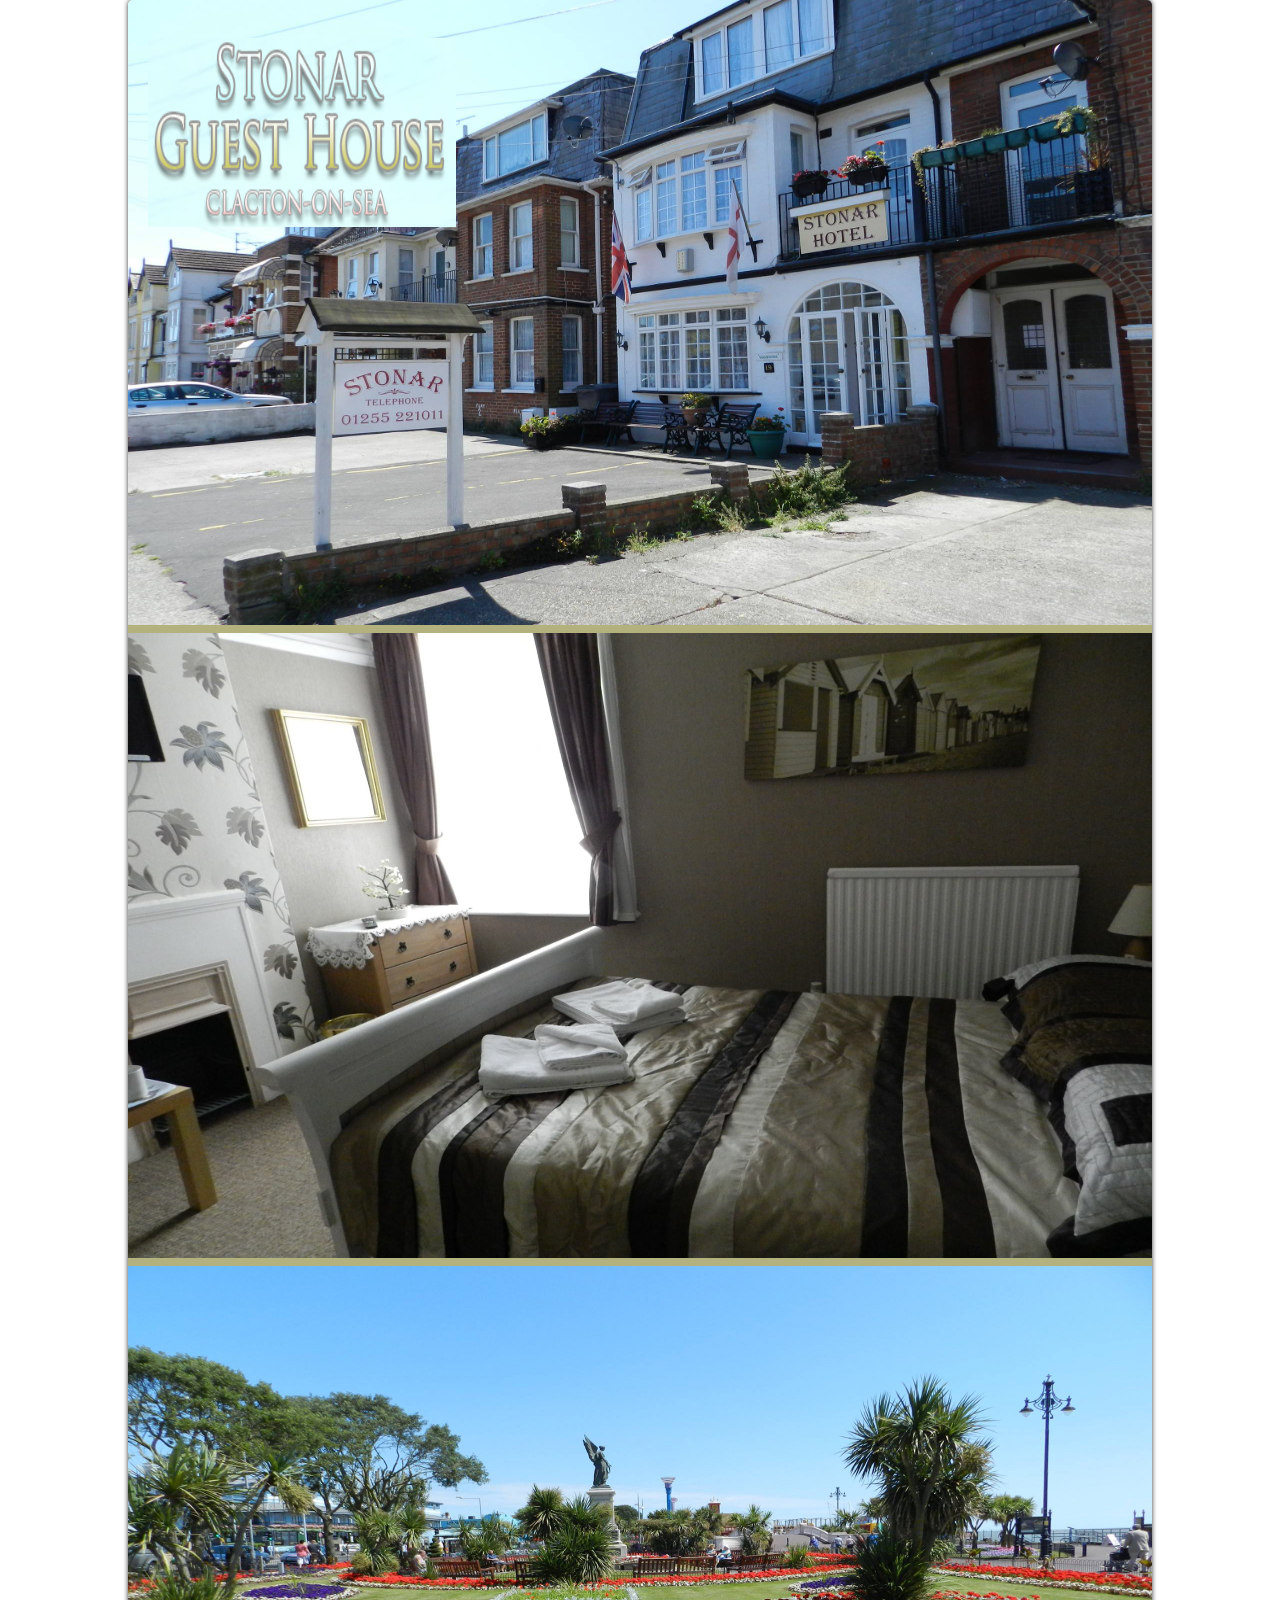
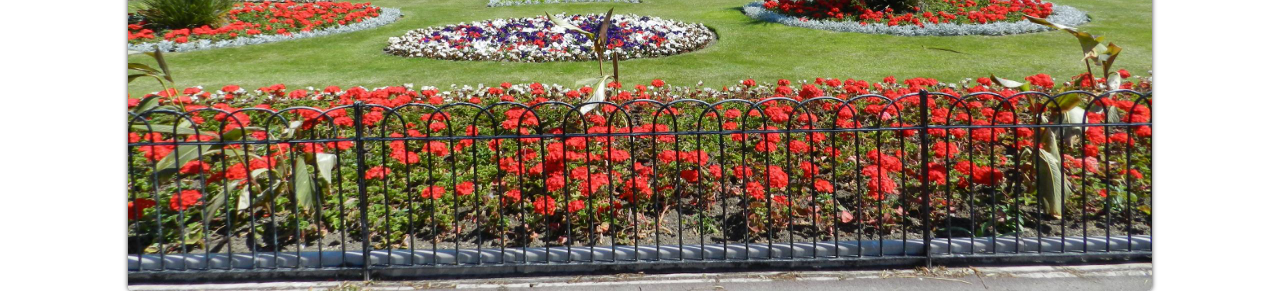
==== index.html @ 5b123688 "added files" ====
<!DOCTYPE html>
<html>
    <head>
        <meta http-equiv="content-type" content="text/html; charset=utf-8" />
        <link href="stylesheets/screen.css" media="screen, projection" rel="stylesheet" type="text/css" />
        <title></title>
    </head>

    <body>
        <div id="root">
            <div>
                <img id="top" src="images/photos/streetview3.jpg" alt="" />
                <img id="logo" src="images/logo/logo_stonar1.png" alt="" />
            </div>

            <div class="divider">
            </div>

            <div>
                <img id="middle" src="images/photos/bedroom1.jpg" alt="" />
            </div>

            <div class="divider">
            </div>

            <div> 
                <img id="bottom" src="images/photos/gardens.jpg" alt="" />
            </div>

        </div> <!--end #root-->
    </body>
</html>
---- stylesheets/screen.css ----
/* Welcome to Compass.
 * In this file you should write your main styles. (or centralize your imports)
 * Import this file using the following HTML or equivalent:
 * <link href="/stylesheets/screen.css" media="screen, projection" rel="stylesheet" type="text/css" /> */
/* line 17, c:/Ruby200-x64/lib/ruby/gems/2.0.0/gems/compass-0.12.6/frameworks/compass/stylesheets/compass/reset/_utilities.scss */
html, body, div, span, applet, object, iframe,
h1, h2, h3, h4, h5, h6, p, blockquote, pre,
a, abbr, acronym, address, big, cite, code,
del, dfn, em, img, ins, kbd, q, s, samp,
small, strike, strong, sub, sup, tt, var,
b, u, i, center,
dl, dt, dd, ol, ul, li,
fieldset, form, label, legend,
table, caption, tbody, tfoot, thead, tr, th, td,
article, aside, canvas, details, embed,
figure, figcaption, footer, header, hgroup,
menu, nav, output, ruby, section, summary,
time, mark, audio, video {
  margin: 0;
  padding: 0;
  border: 0;
  font: inherit;
  font-size: 100%;
  vertical-align: baseline;
}

/* line 22, c:/Ruby200-x64/lib/ruby/gems/2.0.0/gems/compass-0.12.6/frameworks/compass/stylesheets/compass/reset/_utilities.scss */
html {
  line-height: 1;
}

/* line 24, c:/Ruby200-x64/lib/ruby/gems/2.0.0/gems/compass-0.12.6/frameworks/compass/stylesheets/compass/reset/_utilities.scss */
ol, ul {
  list-style: none;
}

/* line 26, c:/Ruby200-x64/lib/ruby/gems/2.0.0/gems/compass-0.12.6/frameworks/compass/stylesheets/compass/reset/_utilities.scss */
table {
  border-collapse: collapse;
  border-spacing: 0;
}

/* line 28, c:/Ruby200-x64/lib/ruby/gems/2.0.0/gems/compass-0.12.6/frameworks/compass/stylesheets/compass/reset/_utilities.scss */
caption, th, td {
  text-align: left;
  font-weight: normal;
  vertical-align: middle;
}

/* line 30, c:/Ruby200-x64/lib/ruby/gems/2.0.0/gems/compass-0.12.6/frameworks/compass/stylesheets/compass/reset/_utilities.scss */
q, blockquote {
  quotes: none;
}
/* line 103, c:/Ruby200-x64/lib/ruby/gems/2.0.0/gems/compass-0.12.6/frameworks/compass/stylesheets/compass/reset/_utilities.scss */
q:before, q:after, blockquote:before, blockquote:after {
  content: "";
  content: none;
}

/* line 32, c:/Ruby200-x64/lib/ruby/gems/2.0.0/gems/compass-0.12.6/frameworks/compass/stylesheets/compass/reset/_utilities.scss */
a img {
  border: none;
}

/* line 116, c:/Ruby200-x64/lib/ruby/gems/2.0.0/gems/compass-0.12.6/frameworks/compass/stylesheets/compass/reset/_utilities.scss */
article, aside, details, figcaption, figure, footer, header, hgroup, menu, nav, section, summary {
  display: block;
}

/* line 14, ../sass/screen.scss */
#root {
  position: relative;
  margin-left: auto;
  margin-right: auto;
  max-width: 1024px;
  width: 95%;
  height: 100%;
  -webkit-border-radius: 5px;
  -moz-border-radius: 5px;
  -ms-border-radius: 5px;
  -o-border-radius: 5px;
  border-radius: 5px;
  -webkit-box-shadow: 0px 0px 5px #333333;
  -moz-box-shadow: 0px 0px 5px #333333;
  box-shadow: 0px 0px 5px #333333;
}
/* line 24, ../sass/screen.scss */
#root img {
  position: relative;
  display: block;
  max-width: 100%;
  width: 100%;
  max-height: 625px;
  height: auto;
}
/* line 33, ../sass/screen.scss */
#root #logo {
  position: absolute;
  max-width: 30%;
  top: 2%;
  left: 2%;
  width: 30%;
  height: 10%;
  margin: auto;
  z-index: 2;
}
/* line 44, ../sass/screen.scss */
#root #top {
  border-bottom: 8px solid #b3b17e;
  z-index: 1;
  -moz-border-radius-topleft: 5px;
  -webkit-border-top-left-radius: 5px;
  border-top-left-radius: 5px;
  -moz-border-radius-topright: 5px;
  -webkit-border-top-right-radius: 5px;
  border-top-right-radius: 5px;
}
/* line 50, ../sass/screen.scss */
#root #bottom {
  border-top: 8px solid #b3b17e;
  -moz-border-radius-bottomleft: 5px;
  -webkit-border-bottom-left-radius: 5px;
  border-bottom-left-radius: 5px;
  -moz-border-radius-bottomright: 5px;
  -webkit-border-bottom-right-radius: 5px;
  border-bottom-right-radius: 5px;
}
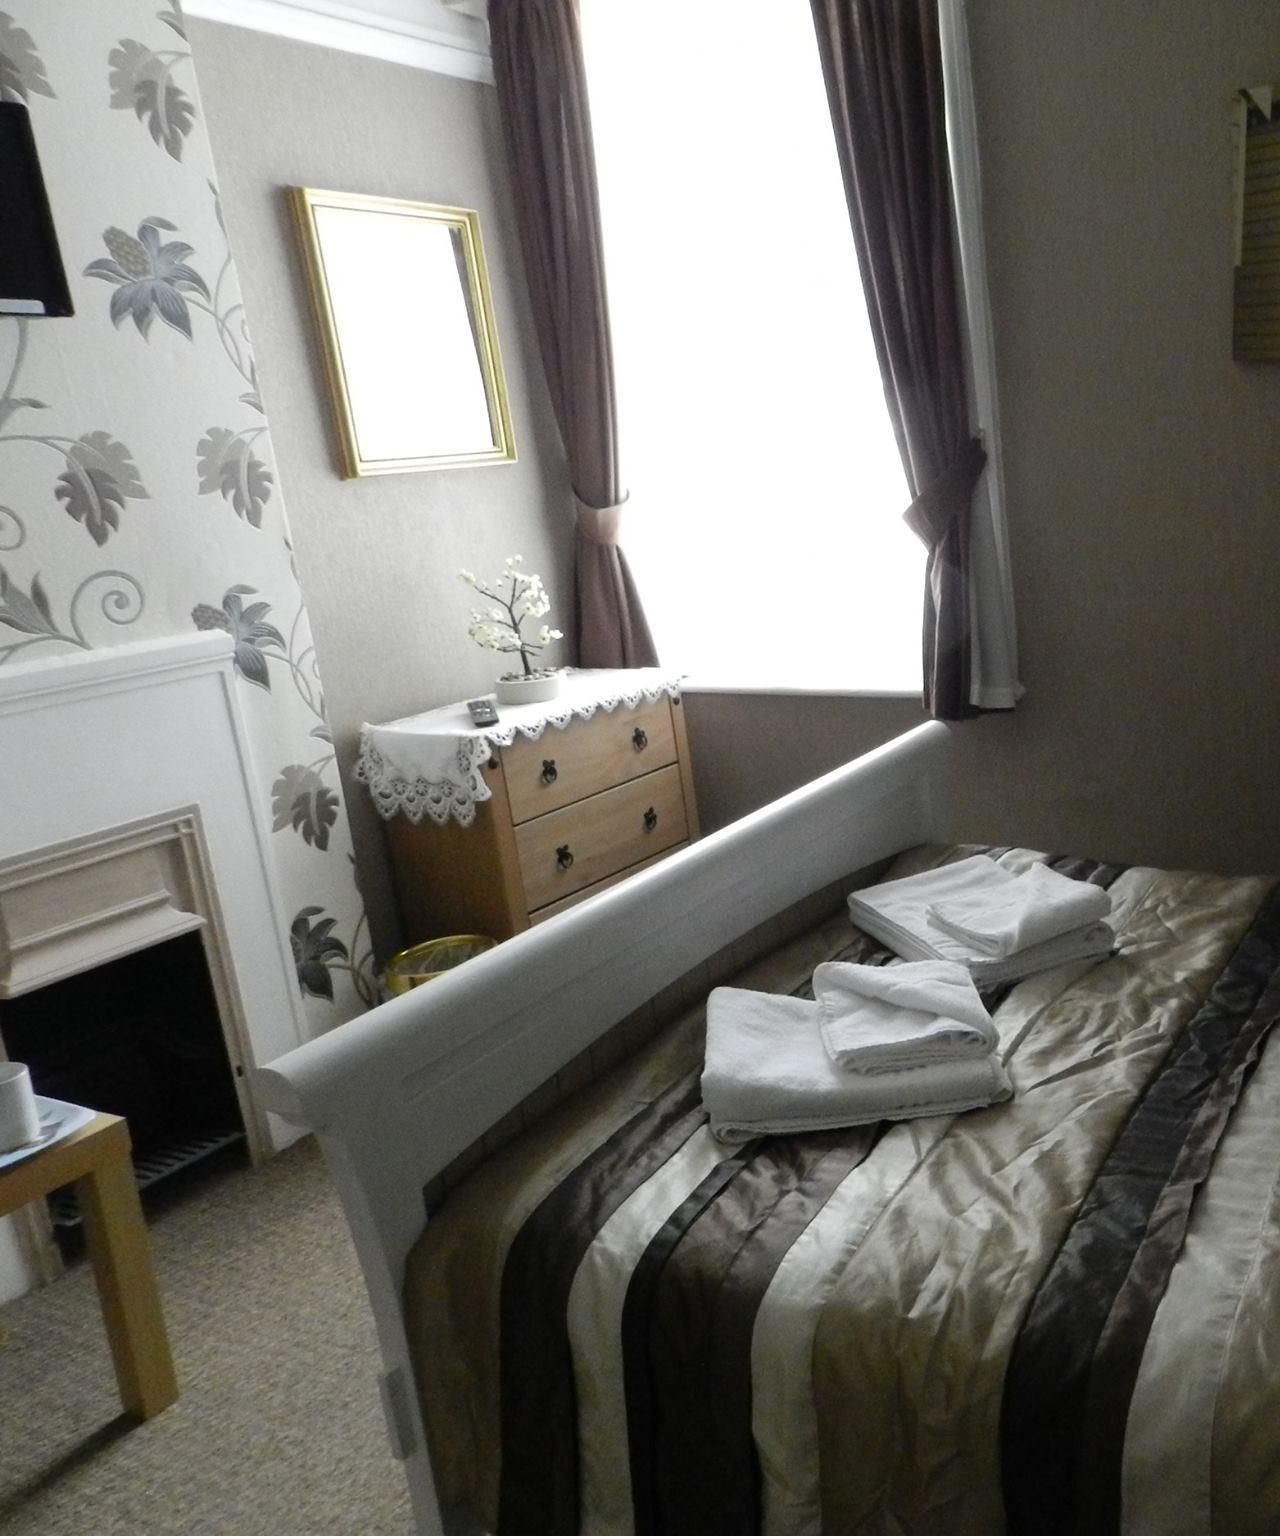
==== commit 38bceddf: "added image fader" ====
--- a/index.html
+++ b/index.html
@@ -3,30 +3,22 @@
     <head>
         <meta http-equiv="content-type" content="text/html; charset=utf-8" />
         <link href="stylesheets/screen.css" media="screen, projection" rel="stylesheet" type="text/css" />
-        <title></title>
+        <title>Stonar Guest House - Clacton-on-Sea</title>
     </head>
 
     <body>
-        <div id="root">
-            <div>
-                <img id="top" src="images/photos/streetview3.jpg" alt="" />
-                <img id="logo" src="images/logo/logo_stonar1.png" alt="" />
-            </div>
+        <div id="gallery-section">
+            <ul id="gallery">
+                <li><img src="images/photos/bedroom1.jpg"/></li>
+                <li><img src="images/photos/bedroom3.jpg"/></li>
+                <li><img src="images/photos/gardens.jpg"/></li>
+            </ul>
+        </div>
 
-            <div class="divider">
-            </div>
-
-            <div>
-                <img id="middle" src="images/photos/bedroom1.jpg" alt="" />
-            </div>
-
-            <div class="divider">
-            </div>
-
-            <div> 
-                <img id="bottom" src="images/photos/gardens.jpg" alt="" />
-            </div>
-
-        </div> <!--end #root-->
+        <script type="text/javascript" src="js/fadingimagegallary.js"></script>
+        <script src="https://code.jquery.com/jquery-1.11.1.min.js"></script>
+        <script type="text/javascript" charset="utf-8">
+            window.jQuery || document.write('<script src="/js/jquery-1.11.1.js"')
+        </script>
     </body>
 </html>
--- a/stylesheets/screen.css
+++ b/stylesheets/screen.css
@@ -2,7 +2,7 @@
  * In this file you should write your main styles. (or centralize your imports)
  * Import this file using the following HTML or equivalent:
  * <link href="/stylesheets/screen.css" media="screen, projection" rel="stylesheet" type="text/css" /> */
-/* line 17, c:/Ruby200-x64/lib/ruby/gems/2.0.0/gems/compass-0.12.6/frameworks/compass/stylesheets/compass/reset/_utilities.scss */
+/* line 17, ../../../../../../Ruby200-x64/lib/ruby/gems/2.0.0/gems/compass-0.12.6/frameworks/compass/stylesheets/compass/reset/_utilities.scss */
 html, body, div, span, applet, object, iframe,
 h1, h2, h3, h4, h5, h6, p, blockquote, pre,
 a, abbr, acronym, address, big, cite, code,
@@ -24,104 +24,56 @@
   vertical-align: baseline;
 }
 
-/* line 22, c:/Ruby200-x64/lib/ruby/gems/2.0.0/gems/compass-0.12.6/frameworks/compass/stylesheets/compass/reset/_utilities.scss */
+/* line 22, ../../../../../../Ruby200-x64/lib/ruby/gems/2.0.0/gems/compass-0.12.6/frameworks/compass/stylesheets/compass/reset/_utilities.scss */
 html {
   line-height: 1;
 }
 
-/* line 24, c:/Ruby200-x64/lib/ruby/gems/2.0.0/gems/compass-0.12.6/frameworks/compass/stylesheets/compass/reset/_utilities.scss */
+/* line 24, ../../../../../../Ruby200-x64/lib/ruby/gems/2.0.0/gems/compass-0.12.6/frameworks/compass/stylesheets/compass/reset/_utilities.scss */
 ol, ul {
   list-style: none;
 }
 
-/* line 26, c:/Ruby200-x64/lib/ruby/gems/2.0.0/gems/compass-0.12.6/frameworks/compass/stylesheets/compass/reset/_utilities.scss */
+/* line 26, ../../../../../../Ruby200-x64/lib/ruby/gems/2.0.0/gems/compass-0.12.6/frameworks/compass/stylesheets/compass/reset/_utilities.scss */
 table {
   border-collapse: collapse;
   border-spacing: 0;
 }
 
-/* line 28, c:/Ruby200-x64/lib/ruby/gems/2.0.0/gems/compass-0.12.6/frameworks/compass/stylesheets/compass/reset/_utilities.scss */
+/* line 28, ../../../../../../Ruby200-x64/lib/ruby/gems/2.0.0/gems/compass-0.12.6/frameworks/compass/stylesheets/compass/reset/_utilities.scss */
 caption, th, td {
   text-align: left;
   font-weight: normal;
   vertical-align: middle;
 }
 
-/* line 30, c:/Ruby200-x64/lib/ruby/gems/2.0.0/gems/compass-0.12.6/frameworks/compass/stylesheets/compass/reset/_utilities.scss */
+/* line 30, ../../../../../../Ruby200-x64/lib/ruby/gems/2.0.0/gems/compass-0.12.6/frameworks/compass/stylesheets/compass/reset/_utilities.scss */
 q, blockquote {
   quotes: none;
 }
-/* line 103, c:/Ruby200-x64/lib/ruby/gems/2.0.0/gems/compass-0.12.6/frameworks/compass/stylesheets/compass/reset/_utilities.scss */
+/* line 103, ../../../../../../Ruby200-x64/lib/ruby/gems/2.0.0/gems/compass-0.12.6/frameworks/compass/stylesheets/compass/reset/_utilities.scss */
 q:before, q:after, blockquote:before, blockquote:after {
   content: "";
   content: none;
 }
 
-/* line 32, c:/Ruby200-x64/lib/ruby/gems/2.0.0/gems/compass-0.12.6/frameworks/compass/stylesheets/compass/reset/_utilities.scss */
+/* line 32, ../../../../../../Ruby200-x64/lib/ruby/gems/2.0.0/gems/compass-0.12.6/frameworks/compass/stylesheets/compass/reset/_utilities.scss */
 a img {
   border: none;
 }
 
-/* line 116, c:/Ruby200-x64/lib/ruby/gems/2.0.0/gems/compass-0.12.6/frameworks/compass/stylesheets/compass/reset/_utilities.scss */
+/* line 116, ../../../../../../Ruby200-x64/lib/ruby/gems/2.0.0/gems/compass-0.12.6/frameworks/compass/stylesheets/compass/reset/_utilities.scss */
 article, aside, details, figcaption, figure, footer, header, hgroup, menu, nav, section, summary {
   display: block;
 }
 
-/* line 14, ../sass/screen.scss */
-#root {
+/* line 12, ../sass/screen.scss */
+#gallery {
   position: relative;
-  margin-left: auto;
-  margin-right: auto;
-  max-width: 1024px;
-  width: 95%;
-  height: 100%;
-  -webkit-border-radius: 5px;
-  -moz-border-radius: 5px;
-  -ms-border-radius: 5px;
-  -o-border-radius: 5px;
-  border-radius: 5px;
-  -webkit-box-shadow: 0px 0px 5px #333333;
-  -moz-box-shadow: 0px 0px 5px #333333;
-  box-shadow: 0px 0px 5px #333333;
+  margin: 0;
+  padding: 0;
 }
-/* line 24, ../sass/screen.scss */
-#root img {
-  position: relative;
+/* line 17, ../sass/screen.scss */
+#gallery li {
   display: block;
-  max-width: 100%;
-  width: 100%;
-  max-height: 625px;
-  height: auto;
 }
-/* line 33, ../sass/screen.scss */
-#root #logo {
-  position: absolute;
-  max-width: 30%;
-  top: 2%;
-  left: 2%;
-  width: 30%;
-  height: 10%;
-  margin: auto;
-  z-index: 2;
-}
-/* line 44, ../sass/screen.scss */
-#root #top {
-  border-bottom: 8px solid #b3b17e;
-  z-index: 1;
-  -moz-border-radius-topleft: 5px;
-  -webkit-border-top-left-radius: 5px;
-  border-top-left-radius: 5px;
-  -moz-border-radius-topright: 5px;
-  -webkit-border-top-right-radius: 5px;
-  border-top-right-radius: 5px;
-}
-/* line 50, ../sass/screen.scss */
-#root #bottom {
-  border-top: 8px solid #b3b17e;
-  -moz-border-radius-bottomleft: 5px;
-  -webkit-border-bottom-left-radius: 5px;
-  border-bottom-left-radius: 5px;
-  -moz-border-radius-bottomright: 5px;
-  -webkit-border-bottom-right-radius: 5px;
-  border-bottom-right-radius: 5px;
-}
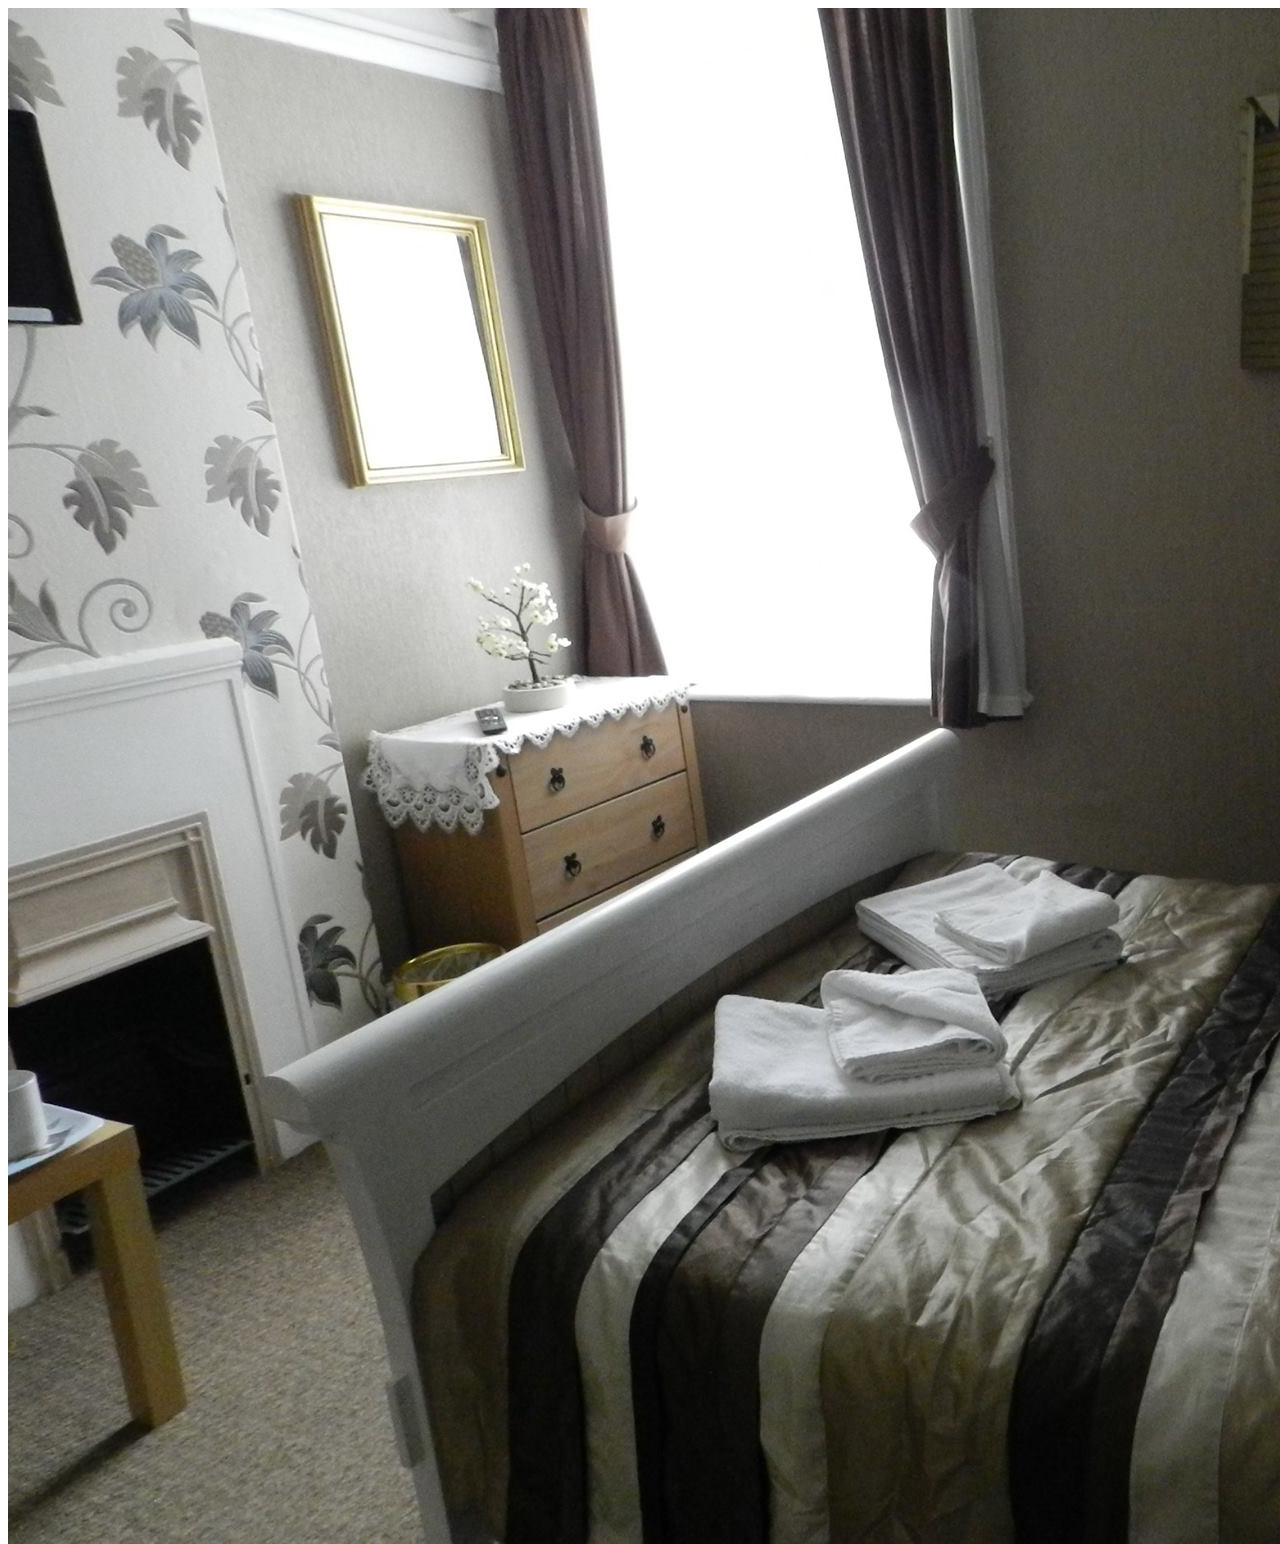
==== commit 044057c8: "some stuff" ====
--- a/index.html
+++ b/index.html
@@ -7,16 +7,14 @@
     </head>
 
     <body>
-        <div id="gallery-section">
-            <ul id="gallery">
-                <li><img src="images/photos/bedroom1.jpg"/></li>
-                <li><img src="images/photos/bedroom3.jpg"/></li>
-                <li><img src="images/photos/gardens.jpg"/></li>
-            </ul>
+        <div class="gallery">
+            <img src="images/photos/bedroom1.jpg"/>
+            <img src="images/photos/bedroom3.jpg"/>
+            <img src="images/photos/gardens.jpg"/>
         </div>
 
+        <script src="https://code.jquery.com/jquery-1.11.1.min.js"></script>
         <script type="text/javascript" src="js/fadingimagegallary.js"></script>
-        <script src="https://code.jquery.com/jquery-1.11.1.min.js"></script>
         <script type="text/javascript" charset="utf-8">
             window.jQuery || document.write('<script src="/js/jquery-1.11.1.js"')
         </script>
--- a/stylesheets/screen.css
+++ b/stylesheets/screen.css
@@ -2,78 +2,15 @@
  * In this file you should write your main styles. (or centralize your imports)
  * Import this file using the following HTML or equivalent:
  * <link href="/stylesheets/screen.css" media="screen, projection" rel="stylesheet" type="text/css" /> */
-/* line 17, ../../../../../../Ruby200-x64/lib/ruby/gems/2.0.0/gems/compass-0.12.6/frameworks/compass/stylesheets/compass/reset/_utilities.scss */
-html, body, div, span, applet, object, iframe,
-h1, h2, h3, h4, h5, h6, p, blockquote, pre,
-a, abbr, acronym, address, big, cite, code,
-del, dfn, em, img, ins, kbd, q, s, samp,
-small, strike, strong, sub, sup, tt, var,
-b, u, i, center,
-dl, dt, dd, ol, ul, li,
-fieldset, form, label, legend,
-table, caption, tbody, tfoot, thead, tr, th, td,
-article, aside, canvas, details, embed,
-figure, figcaption, footer, header, hgroup,
-menu, nav, output, ruby, section, summary,
-time, mark, audio, video {
-  margin: 0;
-  padding: 0;
-  border: 0;
-  font: inherit;
-  font-size: 100%;
-  vertical-align: baseline;
-}
-
-/* line 22, ../../../../../../Ruby200-x64/lib/ruby/gems/2.0.0/gems/compass-0.12.6/frameworks/compass/stylesheets/compass/reset/_utilities.scss */
-html {
-  line-height: 1;
-}
-
-/* line 24, ../../../../../../Ruby200-x64/lib/ruby/gems/2.0.0/gems/compass-0.12.6/frameworks/compass/stylesheets/compass/reset/_utilities.scss */
-ol, ul {
-  list-style: none;
-}
-
-/* line 26, ../../../../../../Ruby200-x64/lib/ruby/gems/2.0.0/gems/compass-0.12.6/frameworks/compass/stylesheets/compass/reset/_utilities.scss */
-table {
-  border-collapse: collapse;
-  border-spacing: 0;
-}
-
-/* line 28, ../../../../../../Ruby200-x64/lib/ruby/gems/2.0.0/gems/compass-0.12.6/frameworks/compass/stylesheets/compass/reset/_utilities.scss */
-caption, th, td {
-  text-align: left;
-  font-weight: normal;
-  vertical-align: middle;
-}
-
-/* line 30, ../../../../../../Ruby200-x64/lib/ruby/gems/2.0.0/gems/compass-0.12.6/frameworks/compass/stylesheets/compass/reset/_utilities.scss */
-q, blockquote {
-  quotes: none;
-}
-/* line 103, ../../../../../../Ruby200-x64/lib/ruby/gems/2.0.0/gems/compass-0.12.6/frameworks/compass/stylesheets/compass/reset/_utilities.scss */
-q:before, q:after, blockquote:before, blockquote:after {
-  content: "";
-  content: none;
-}
-
-/* line 32, ../../../../../../Ruby200-x64/lib/ruby/gems/2.0.0/gems/compass-0.12.6/frameworks/compass/stylesheets/compass/reset/_utilities.scss */
-a img {
-  border: none;
-}
-
-/* line 116, ../../../../../../Ruby200-x64/lib/ruby/gems/2.0.0/gems/compass-0.12.6/frameworks/compass/stylesheets/compass/reset/_utilities.scss */
-article, aside, details, figcaption, figure, footer, header, hgroup, menu, nav, section, summary {
-  display: block;
-}
-
-/* line 12, ../sass/screen.scss */
-#gallery {
+/* line 11, ../sass/screen.scss */
+.gallery {
   position: relative;
   margin: 0;
   padding: 0;
 }
-/* line 17, ../sass/screen.scss */
-#gallery li {
-  display: block;
+/* line 16, ../sass/screen.scss */
+.gallery img {
+  position: absolute;
+  left: 0;
+  top: 0;
 }
